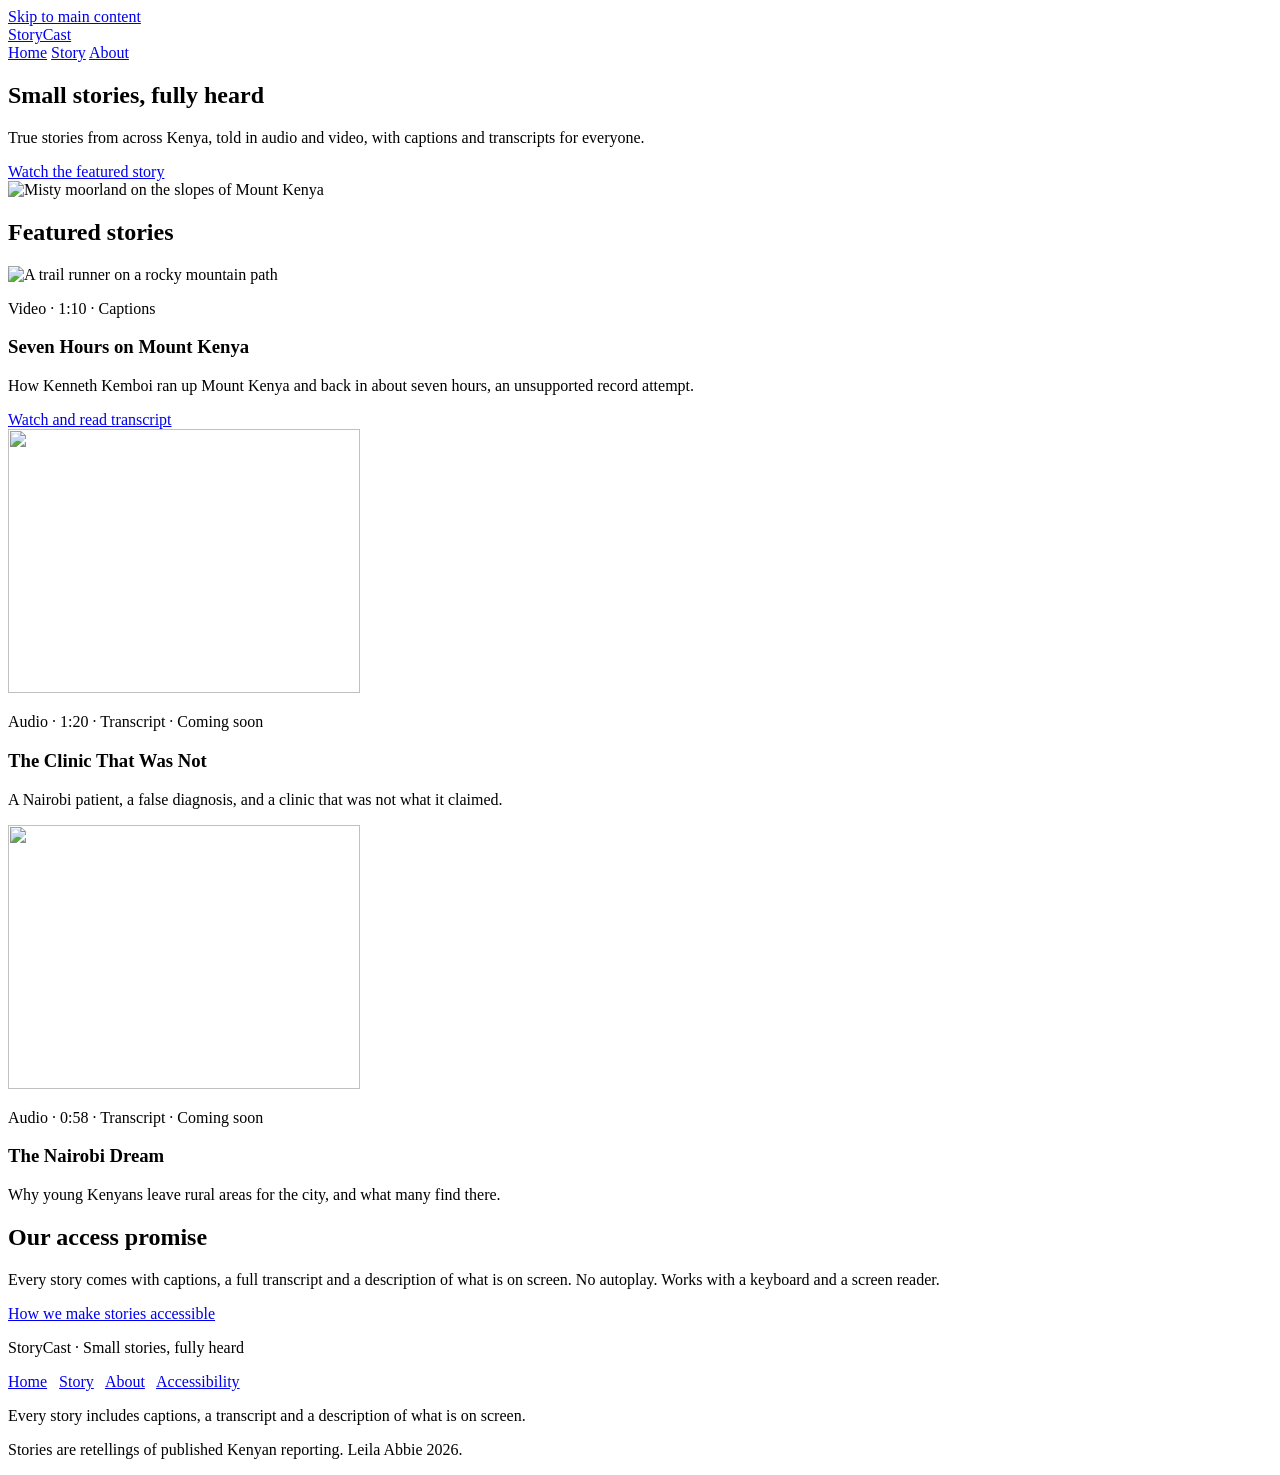
==== index.html @ 9b14666b "feat: add Home page with featured stories and access promise" ====
<!DOCTYPE html>
<html lang="en">
  <head>
    <meta charset="utf-8">
    <meta name="viewport" content="width=device-width, initial-scale=1">
    <title>StoryCast: Small stories, fully heard</title>
    <meta
      name="description"
      content="True stories from across Kenya, told in audio and video, with captions and transcripts."
    >
    <link rel="preconnect" href="https://fonts.googleapis.com">
    <link
      href="https://fonts.googleapis.com/css2?family=Fraunces:opsz,wght@9..144,400;9..144,700&family=Atkinson+Hyperlegible:wght@400;700&display=swap"
      rel="stylesheet"
    >
    <link rel="stylesheet" href="css/main.css">
  </head>
  <body>
    <a class="skip-link" href="#main">Skip to main content</a>
    <header class="site-header">
      <div class="wrap site-header__inner">
        <a class="logo" href="index.html">StoryCast</a>
        <nav class="nav" aria-label="Primary">
          <a class="nav__link nav__link--current" aria-current="page" href="index.html">Home</a>
          <a class="nav__link" href="story/seven-hours-on-mount-kenya.html">Story</a>
          <a class="nav__link" href="about.html">About</a>
        </nav>
      </div>
    </header>
    <main id="main">
      <section class="wrap hero" aria-labelledby="hero-title">
        <div>
          <h1 id="hero-title">Small stories, <span class="accent">fully heard</span></h1>
          <p class="lead">True stories from across Kenya, told in audio and video, with captions and transcripts for everyone.</p>
          <a class="btn" href="story/seven-hours-on-mount-kenya.html">Watch the featured story</a>
        </div>
        
        <img
          class="hero__img"
          src="assets\images\hero.jpg"
          alt="Misty moorland on the slopes of Mount Kenya"
          width="544"
          height="500"
        >
      </section>
      <section class="wrap section" aria-labelledby="featured-title">
        <h2 id="featured-title">Featured stories</h2>
        <div class="card-grid">
          <div class="media-card-wrap">
            <article class="media-card">
               
              <img
                class="media-card__img"
                src="C:\Users\HP\Downloads\storycast\storycast\assets\images\runner.jpg"
                alt="A trail runner on a rocky mountain path"
                width="352"
                height="264"
              >
              <div class="media-card__body">
                <p class="media-card__meta">Video · 1:10 · Captions</p>
                <h3 class="media-card__title">Seven Hours on Mount Kenya</h3>
                <p class="media-card__text">How Kenneth Kemboi ran up Mount Kenya and back in about seven hours, an unsupported record attempt.</p>
                <a href="story/seven-hours-on-mount-kenya.html">Watch and read transcript</a>
              </div>
            </article>
          </div>
          <div class="media-card-wrap">
            <article class="media-card media-card--soon">
             
              <img
                class="media-card__img"
                src="assets/images/clinic.jpg"
                alt=""
                width="352"
                height="264"
              >
              <div class="media-card__body">
                <p class="media-card__meta">Audio · 1:20 · Transcript · Coming soon</p>
                <h3 class="media-card__title">The Clinic That Was Not</h3>
                <p class="media-card__text">A Nairobi patient, a false diagnosis, and a clinic that was not what it claimed.</p>
              </div>
            </article>
          </div>
          <div class="media-card-wrap">
            <article class="media-card media-card--soon">
             
              <img
                class="media-card__img"
                src="assets\images\skyline.jpg"
                alt=""
                width="352"
                height="264"
              >
              <div class="media-card__body">
                <p class="media-card__meta">Audio · 0:58 · Transcript · Coming soon</p>
                <h3 class="media-card__title">The Nairobi Dream</h3>
                <p class="media-card__text">Why young Kenyans leave rural areas for the city, and what many find there.</p>
              </div>
            </article>
          </div>
        </div>
      </section>
      <section class="wrap section" aria-labelledby="access-title">
        <div class="band">
          <h2 id="access-title">Our access promise</h2>
          <p>Every story comes with captions, a full transcript and a description of what is on screen. No autoplay. Works with a keyboard and a screen reader.</p>
          <a class="btn btn--ghost" href="about.html">How we make stories accessible</a>
        </div>
      </section>
    </main>
    <footer class="site-footer">
      <div class="site-footer__inner">
        <p class="site-footer__brand">StoryCast · Small stories, fully heard</p>
        <nav aria-label="Footer">
          <a href="index.html">Home</a> &nbsp; <a href="story/seven-hours-on-mount-kenya.html">Story</a> &nbsp; <a href="about.html">About</a> &nbsp; <a href="about.html#accessibility">Accessibility</a>
        </nav>
      </div>
      <p class="site-footer__note">Every story includes captions, a transcript and a description of what is on screen.</p>
      <p class="site-footer__note">Stories are retellings of published Kenyan reporting. Leila Abbie 2026.</p>
    </footer>
  </body>
</html>
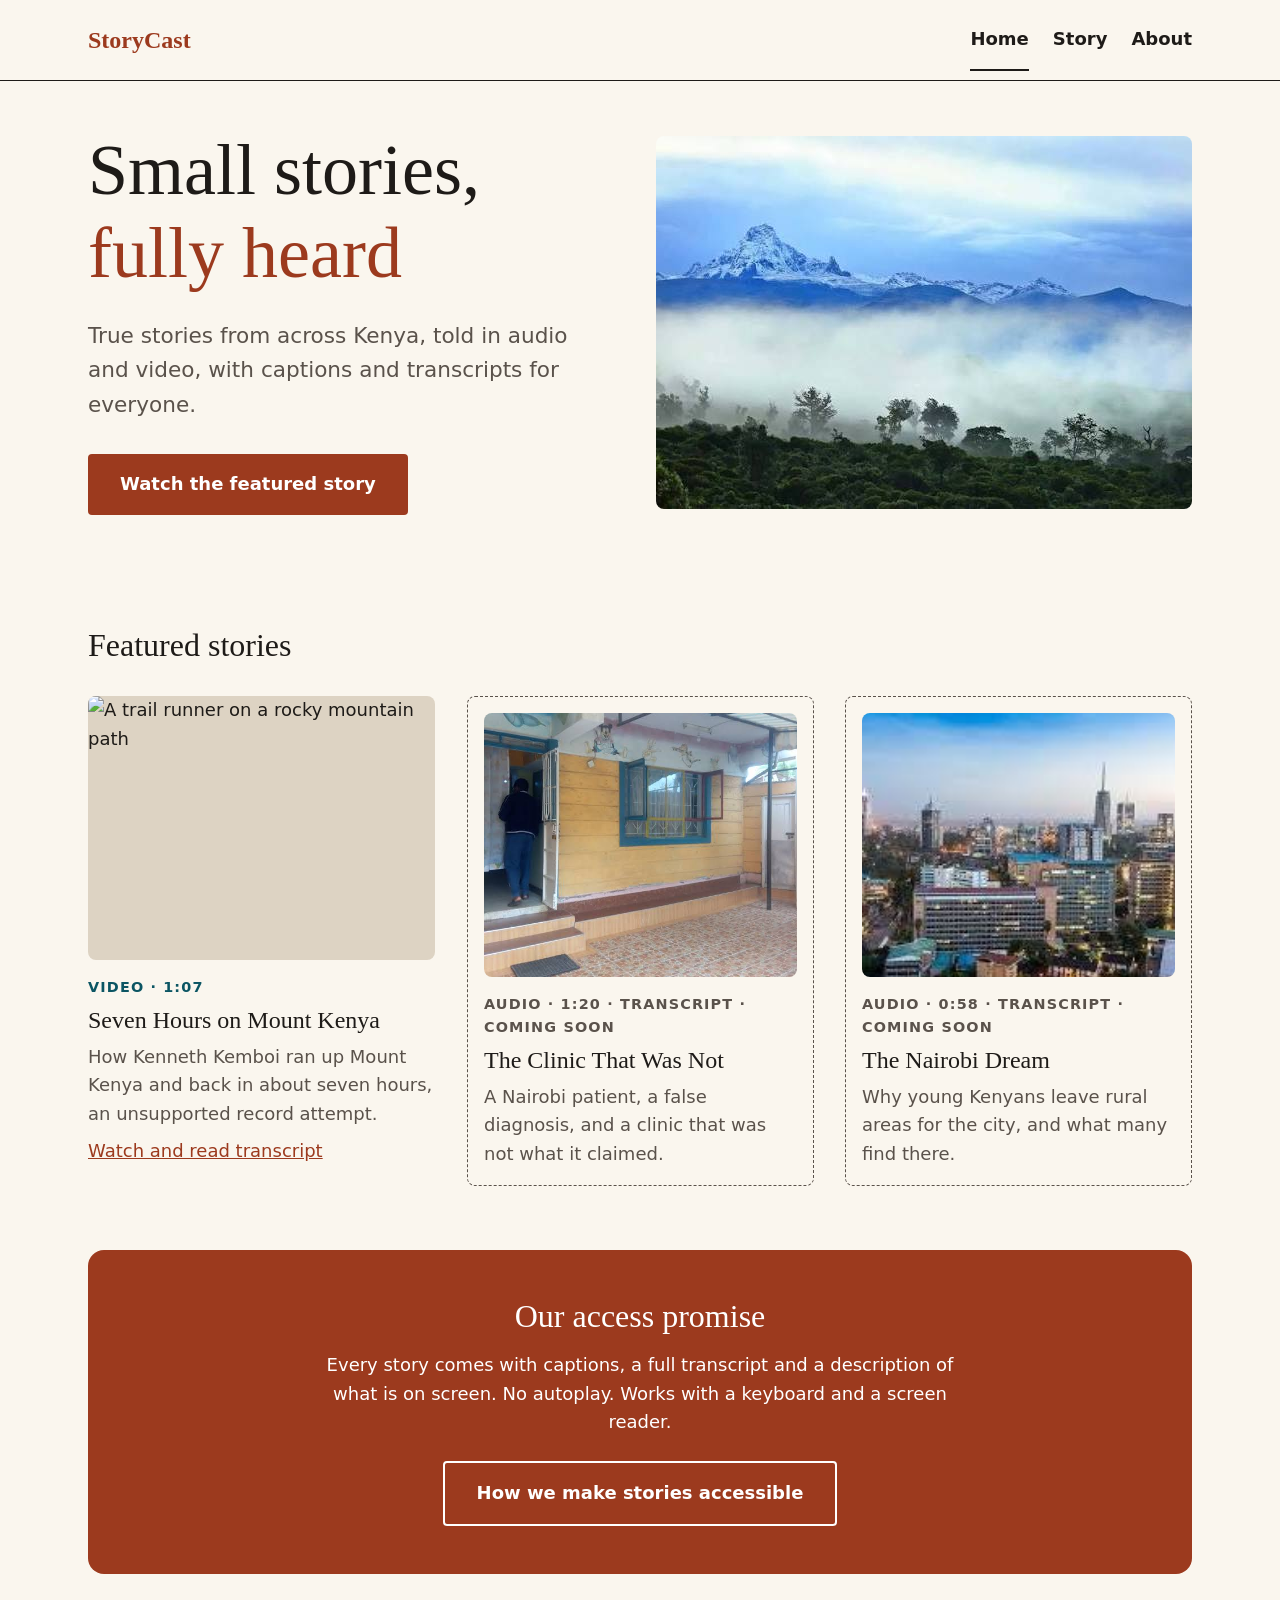
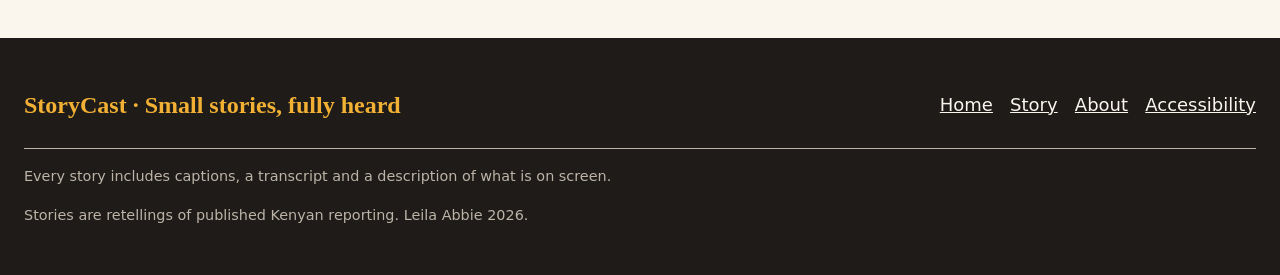
==== commit 9754ae94: "feat: add Home page with featured stories and access promise" ====
--- a/index.html
+++ b/index.html
@@ -57,7 +57,7 @@
                 height="264"
               >
               <div class="media-card__body">
-                <p class="media-card__meta">Video · 1:10 · Captions</p>
+                <p class="media-card__meta">Video · 1:07</p>
                 <h3 class="media-card__title">Seven Hours on Mount Kenya</h3>
                 <p class="media-card__text">How Kenneth Kemboi ran up Mount Kenya and back in about seven hours, an unsupported record attempt.</p>
                 <a href="story/seven-hours-on-mount-kenya.html">Watch and read transcript</a>
--- a/css/main.css
+++ b/css/main.css
@@ -0,0 +1,462 @@
+@layer reset, tokens, base, layout, components, utilities;
+@layer tokens {
+  :root {
+    --ink: #1E1B18;
+    --cream: #FAF6EE;
+    --clay: #9C3A1E;
+    --teal: #0B5563;
+    --sun: #F2B134;
+    --muted: #5A524B;
+    --line: #DDD3C3;
+    --footer-text: #BDB4A8;
+  }
+}
+@layer tokens {
+  :root {
+    --font-head: Fraunces, Georgia, serif;
+    --font-body: Atkinson Hyperlegible, system-ui, sans-serif;
+    --text-sm: 0.9rem;
+    --text-base: 1.125rem;
+    --text-lg: 1.5rem;
+    --text-xl: 2rem;
+    --text-xxl: clamp(2.5rem, 6vw, 4.5rem);
+  }
+}
+@layer tokens {
+  :root {
+    --space-1: 0.25rem;
+    --space-2: 0.5rem;
+    --space-3: 1rem;
+    --space-4: 1.5rem;
+    --space-5: 2rem;
+    --space-6: 3rem;
+    --space-7: 4rem;
+  }
+}
+@layer reset {
+  *, *::before, *::after {
+    box-sizing: border-box;
+  }
+  body, h1, h2, h3, p, ol, ul, dl, dd, figure {
+    margin: 0;
+  }
+  ol, ul {
+    padding: 0;
+  }
+  img, video {
+    max-width: 100%;
+    display: block;
+  }
+}
+@layer base {
+  body {
+    background: var(--cream);
+    color: var(--ink);
+    font-family: var(--font-body);
+    font-size: var(--text-base);
+    line-height: 1.6;
+  }
+  h1, h2, h3 {
+    font-family: var(--font-head);
+    font-weight: 400;
+    line-height: 1.15;
+  }
+  h1 {
+    font-size: var(--text-xxl);
+  }
+  h2 {
+    font-size: var(--text-xl);
+  }
+  h3 {
+    font-size: var(--text-lg);
+  }
+  a {
+    color: var(--clay);
+  }
+  :focus-visible {
+    outline: 3px solid var(--ink);
+    outline-offset: 3px;
+  }
+  .skip-link {
+    position: absolute;
+    left: var(--space-3);
+    top: -4rem;
+    z-index: 10;
+    background: var(--ink);
+    color: var(--cream);
+    padding: var(--space-3) var(--space-4);
+  }
+  .skip-link:focus {
+    top: var(--space-3);
+    outline-color: var(--sun);
+  }
+  @media (prefers-reduced-motion: reduce) {
+    * {
+      animation: none !important;
+      transition: none !important;
+      scroll-behavior: auto !important;
+    }
+  }
+}
+@layer layout {
+  .wrap {
+    width: 100%;
+    max-width: 72rem;
+    margin-inline: auto;
+    padding-inline: var(--space-4);
+  }
+  .section {
+    margin-top: var(--space-7);
+  }
+  .site-header {
+    border-bottom: 1px solid var(--ink);
+  }
+  .site-header__inner {
+    display: flex;
+    flex-wrap: wrap;
+    gap: var(--space-3);
+    justify-content: space-between;
+    align-items: center;
+    min-height: 5rem;
+  }
+  .site-footer {
+    background: var(--ink);
+    color: var(--cream);
+    margin-top: var(--space-7);
+    padding: var(--space-6) var(--space-4);
+  }
+  .site-footer__inner {
+    display: flex;
+    flex-wrap: wrap;
+    gap: var(--space-4);
+    justify-content: space-between;
+    align-items: center;
+    padding-bottom: var(--space-4);
+    border-bottom: 1px solid var(--footer-text);
+  }
+  .site-footer__brand {
+    font-family: var(--font-head);
+    font-weight: 700;
+    font-size: var(--text-lg);
+    color: var(--sun);
+  }
+  .site-footer__note {
+    font-size: var(--text-sm);
+    color: var(--footer-text);
+    margin-top: var(--space-3);
+  }
+  .hero {
+    display: grid;
+    grid-template-columns: minmax(0, 1fr);
+    gap: var(--space-5);
+    align-items: center;
+    padding-block: var(--space-6);
+  }
+  .hero__img {
+    width: 100%;
+    height: auto;
+    border-radius: 8px;
+  }
+  .card-grid {
+    display: grid;
+    gap: var(--space-5);
+    margin-top: var(--space-5);
+    grid-template-columns: repeat(auto-fit, minmax(min(100%, 17rem), 1fr));
+  }
+  .related-grid {
+    display: grid;
+    gap: var(--space-4);
+    margin-top: var(--space-4);
+    grid-template-columns: repeat(auto-fit, minmax(min(100%, 20rem), 1fr));
+  }
+  .story-layout {
+    display: grid;
+    grid-template-columns: minmax(0, 1fr);
+    gap: var(--space-6);
+    margin-top: var(--space-4);
+  }
+  .about-intro {
+    display: grid;
+    grid-template-columns: minmax(0, 1fr);
+    gap: var(--space-5);
+    margin-top: var(--space-5);
+    align-items: start;
+  }
+  .features {
+    display: grid;
+    gap: var(--space-5);
+    margin-top: var(--space-5);
+    grid-template-columns: repeat(auto-fit, minmax(min(100%, 15rem), 1fr));
+  }
+  @media (min-width: 48rem) {
+    .hero, .about-intro {
+      grid-template-columns: repeat(2, minmax(0, 1fr));
+    }
+  }
+  @media (min-width: 62rem) {
+    .story-layout {
+      grid-template-columns: minmax(0, 1fr) 20rem;
+    }
+  }
+}
+@layer components {
+  .logo {
+    font-family: var(--font-head);
+    font-weight: 700;
+    font-size: var(--text-lg);
+    color: var(--clay);
+    text-decoration: none;
+  }
+  .nav {
+    display: flex;
+    gap: var(--space-4);
+  }
+  .nav__link {
+    font-weight: 700;
+    color: var(--ink);
+    text-decoration: none;
+    padding: var(--space-3) 0;
+    border-bottom: 2px solid transparent;
+  }
+  .nav__link--current {
+    border-bottom-color: var(--ink);
+  }
+  .site-footer a {
+    color: var(--cream);
+  }
+  .site-footer :focus-visible, .band :focus-visible {
+    outline-color: var(--sun);
+  }
+  .accent {
+    color: var(--clay);
+  }
+  .lead {
+    font-size: 1.35rem;
+    color: var(--muted);
+    margin: var(--space-4) 0 var(--space-5);
+    max-width: 32rem;
+  }
+  .btn {
+    display: inline-block;
+    background: var(--clay);
+    color: #fff;
+    font-weight: 700;
+    padding: var(--space-3) var(--space-5);
+    border-radius: 4px;
+    text-decoration: none;
+  }
+  .btn--ghost {
+    background: transparent;
+    border: 2px solid #fff;
+  }
+  .media-card-wrap {
+    container: card/inline-size;
+  }
+  .media-card {
+    display: grid;
+    grid-template-columns: minmax(0, 1fr);
+    gap: var(--space-3);
+    align-content: start;
+  }
+  .media-card__img {
+    width: 100%;
+    aspect-ratio: 4/3;
+    object-fit: cover;
+    border-radius: 8px;
+    background: var(--line);
+  }
+  .media-card__body {
+    display: grid;
+    grid-template-columns: minmax(0, 1fr);
+    gap: var(--space-2);
+    align-content: start;
+  }
+  .media-card__meta {
+    font-size: var(--text-sm);
+    font-weight: 700;
+    letter-spacing: 0.08em;
+    text-transform: uppercase;
+    color: var(--teal);
+  }
+  .media-card__title {
+    font-size: var(--text-lg);
+  }
+  .media-card__text {
+    color: var(--muted);
+  }
+  .media-card--soon {
+    border: 1px dashed var(--muted);
+    border-radius: 8px;
+    padding: var(--space-3);
+  }
+  .media-card--soon .media-card__meta {
+    color: var(--muted);
+  }
+  @container card (min-width: 30rem) {
+    .media-card {
+      grid-template-columns: 12rem minmax(0, 1fr);
+      column-gap: var(--space-4);
+      align-items: start;
+    }
+    .media-card__img {
+      aspect-ratio: 1/1;
+    }
+  }
+  .band {
+    background: var(--clay);
+    color: #fff;
+    border-radius: 16px;
+    padding: var(--space-6) var(--space-4);
+    text-align: center;
+  }
+  .band p {
+    max-width: 40rem;
+    margin: var(--space-3) auto var(--space-4);
+  }
+  .crumbs {
+    padding-top: var(--space-4);
+    font-size: var(--text-sm);
+    color: var(--muted);
+  }
+  .crumbs ol {
+    list-style: none;
+    display: flex;
+    gap: var(--space-2);
+  }
+  .meta-line {
+    color: var(--muted);
+    font-weight: 700;
+    margin-top: var(--space-2);
+  }
+  .player {
+    margin-top: var(--space-4);
+  }
+  .player video {
+    width: 100%;
+    background: var(--ink);
+    border-radius: 4px;
+  }
+  .player__caption {
+    font-size: var(--text-sm);
+    font-style: italic;
+    color: var(--muted);
+    margin-top: var(--space-2);
+  }
+  .transcript {
+    background: #fff;
+    border: 1px solid var(--line);
+    border-radius: 12px;
+    padding: var(--space-4);
+    margin-top: var(--space-3);
+  }
+  .transcript summary {
+    cursor: pointer;
+    font-weight: 700;
+    color: var(--teal);
+  }
+  .transcript p {
+    margin-top: var(--space-3);
+    color: var(--muted);
+  }
+  .transcript .visual {
+    color: var(--ink);
+    font-weight: 700;
+  }
+  .sources {
+    margin-top: var(--space-6);
+    background: #F1ECE4;
+    border: 1px solid var(--line);
+    border-radius: 12px;
+    padding: var(--space-4);
+  }
+  .sources ol {
+    margin-top: var(--space-3);
+    padding-left: var(--space-4);
+  }
+  .sources li {
+    margin-bottom: var(--space-2);
+  }
+  .audio-box {
+    border: 2px solid var(--teal);
+    border-radius: 16px;
+    padding: var(--space-4);
+  }
+  .audio-box audio {
+    width: 100%;
+    margin-top: var(--space-2);
+  }
+  .eyebrow {
+    font-size: var(--text-sm);
+    font-weight: 700;
+    letter-spacing: 0.12em;
+    text-transform: uppercase;
+    color: var(--teal);
+  }
+  .story-side {
+    display: grid;
+    gap: var(--space-4);
+    align-content: start;
+  }
+  .story-side h2 {
+    font-size: var(--text-lg);
+    margin-top: var(--space-3);
+  }
+  .story-side dt {
+    font-size: var(--text-sm);
+    font-weight: 700;
+    text-transform: uppercase;
+    color: var(--muted);
+    margin-top: var(--space-3);
+  }
+  .note {
+    background: var(--sun);
+    color: var(--ink);
+    border-radius: 8px;
+    padding: var(--space-4);
+  }
+  .related {
+    margin-top: var(--space-7);
+    padding-top: var(--space-6);
+    border-top: 1px solid var(--line);
+  }
+  .features__item {
+    border-top: 4px solid var(--clay);
+    padding-top: var(--space-3);
+  }
+  .features__item p {
+    color: var(--muted);
+    margin-top: var(--space-2);
+  }
+  .engage {
+    margin-top: var(--space-7);
+    background: #fff;
+    border: 1px solid var(--line);
+    border-radius: 16px;
+    padding: var(--space-5);
+  }
+  .engage ol {
+    list-style: none;
+    margin: var(--space-4) 0;
+    display: grid;
+    gap: var(--space-3);
+  }
+  .editorial {
+    border-left: 4px solid var(--sun);
+    padding-left: var(--space-4);
+    font-style: italic;
+    color: var(--muted);
+    margin-top: var(--space-6);
+  }
+}
+@layer utilities {
+  .visually-hidden {
+    position: absolute;
+    width: 1px;
+    height: 1px;
+    overflow: hidden;
+    clip-path: inset(50%);
+    white-space: nowrap;
+  }
+}
+
+/*# sourceMappingURL=main.css.map */
